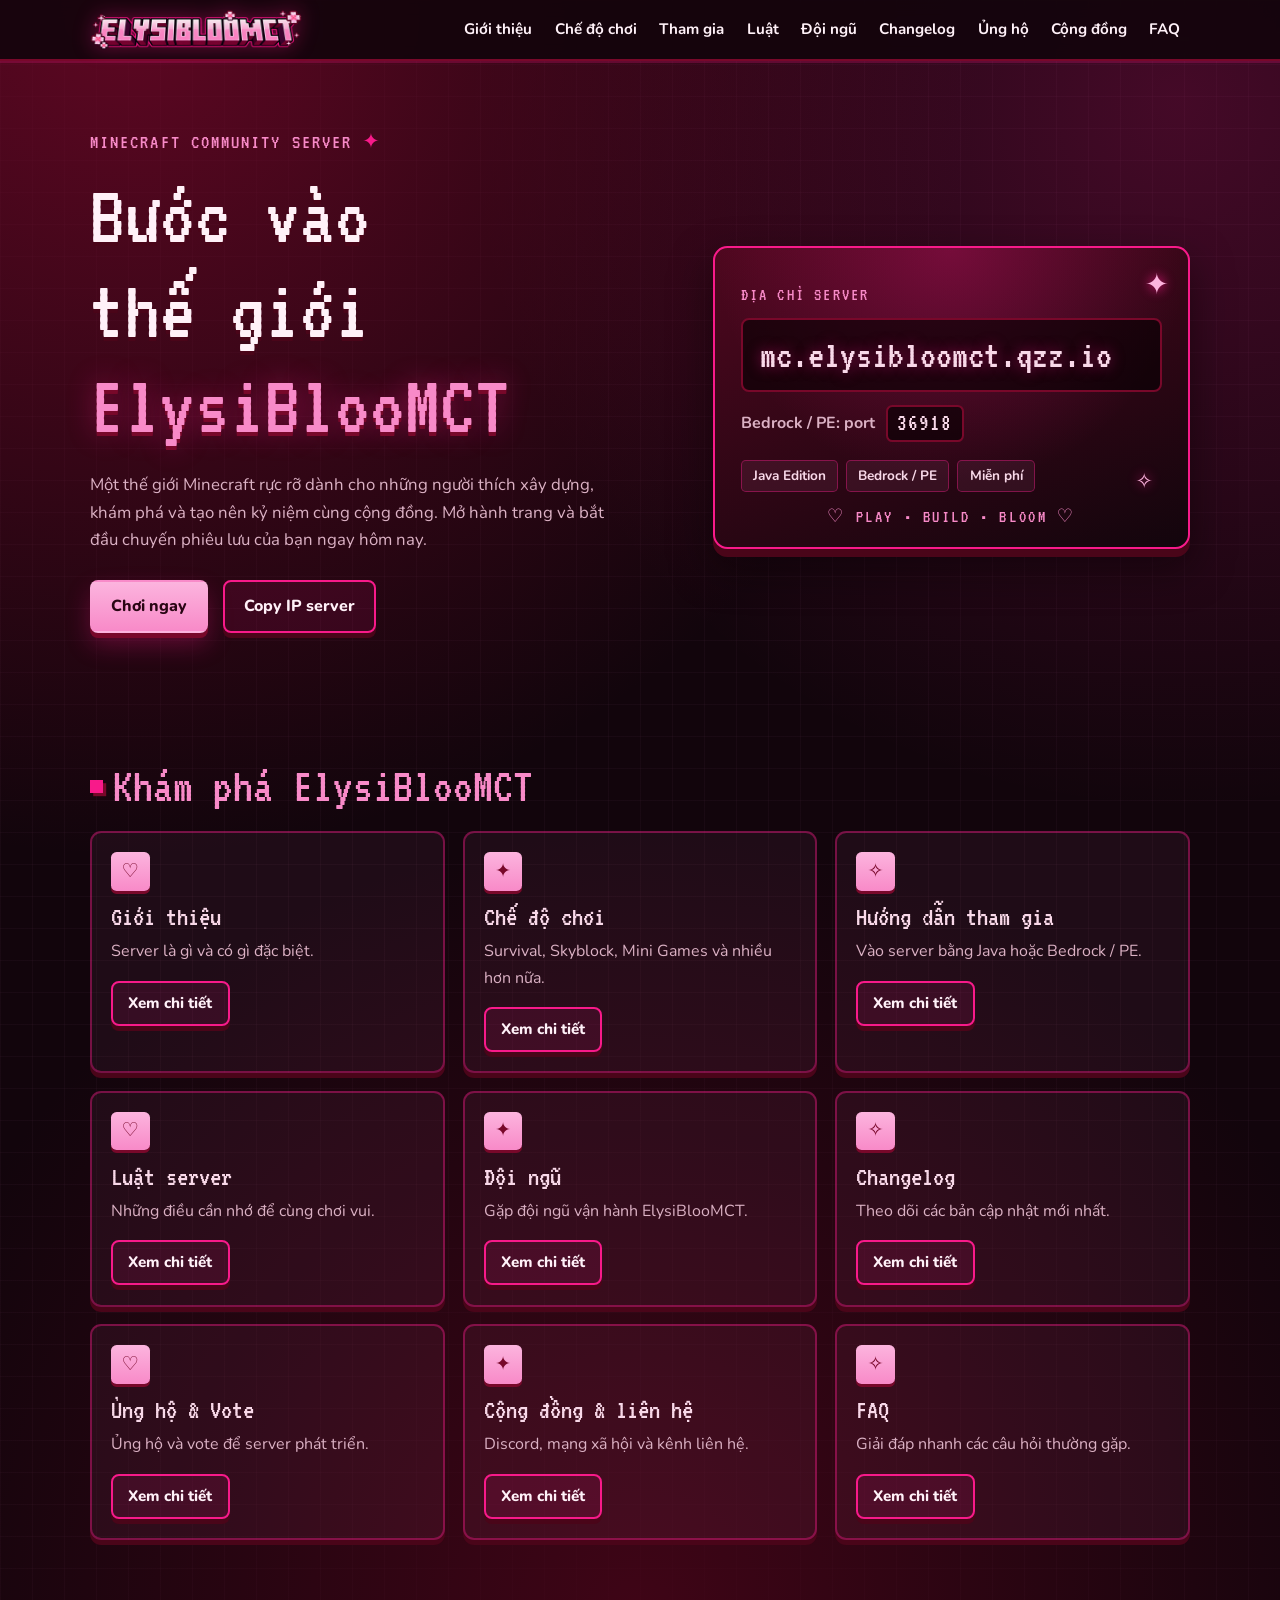
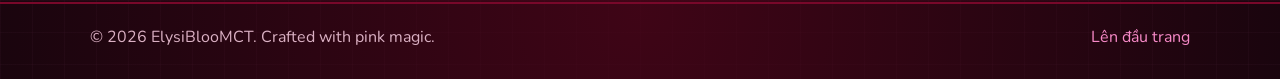
==== index.html @ 71736f49 "Split sections into separate pages and switch display font to VT323 - Each section is now its own pa" ====
<!DOCTYPE html>
<html lang="vi">
  <head>
    <meta charset="UTF-8" />
    <meta name="viewport" content="width=device-width, initial-scale=1.0" />
    <meta
      name="description"
      content="ElysiBlooMCT - server Minecraft cộng đồng (Java và Bedrock/PE) với thế giới sinh tồn, phiêu lưu và những sự kiện ngập tràn sắc hồng."
    />
    <meta name="theme-color" content="#12050c" />
    <meta name="color-scheme" content="dark" />
    <title>ElysiBlooMCT | Minecraft Community Server</title>
    <link rel="preconnect" href="https://fonts.googleapis.com" />
    <link rel="preconnect" href="https://fonts.gstatic.com" crossorigin />
    <link
      rel="stylesheet"
      href="https://fonts.googleapis.com/css2?family=Nunito:wght@400;600;700;800&display=swap"
    />
    <link rel="stylesheet" href="./styles.css" />
  </head>
  <body>
    <a class="skip-link" href="#main-content">Bỏ qua đến nội dung chính</a>
    <!-- Header (logo + menu) và footer được script.js dựng chung cho mọi trang; menu sửa trong data/site.js -->
    <header class="site-header" id="top"></header>

    <main id="main-content">
      <section class="hero" aria-labelledby="hero-title">
        <div class="container hero-grid">
          <div>
            <p class="eyebrow">Minecraft Community Server <span>✦</span></p>
            <h1 id="hero-title">Bước vào thế giới <em>ElysiBlooMCT</em></h1>
            <p class="hero-text">
              Một thế giới Minecraft rực rỡ dành cho những người thích xây dựng,
              khám phá và tạo nên kỷ niệm cùng cộng đồng. Mở hành trang và bắt
              đầu chuyến phiêu lưu của bạn ngay hôm nay.
            </p>
            <div class="hero-actions">
              <a class="btn btn-primary" href="./join/">Chơi ngay</a>
              <button class="btn btn-secondary" id="copy-ip-btn" type="button">
                Copy IP server
              </button>
            </div>
            <p class="copy-feedback" aria-live="polite">
              <span id="copy-status" role="status"></span>
            </p>
          </div>
          <div class="hero-panel">
            <div class="sparkle sparkle-one" aria-hidden="true">✦</div>
            <div class="sparkle sparkle-two" aria-hidden="true">✧</div>
            <p class="panel-label">Địa chỉ server</p>
            <!-- IP, port và nhãn nhỏ được lấy từ data/site.js -->
            <p class="panel-ip"><strong id="server-ip">mc.elysibloomct.qzz.io</strong></p>
            <p class="panel-port">Bedrock / PE: port <strong id="bedrock-port">36918</strong></p>
            <ul class="panel-meta">
              <li>Java Edition</li>
              <li>Bedrock / PE</li>
              <li>Miễn phí</li>
            </ul>
            <p class="hero-badge">♡ PLAY • BUILD • BLOOM ♡</p>
          </div>
        </div>
      </section>

      <!-- Mỗi <section data-module="tên"> là một module, nội dung nằm trong data/tên.js -->
      <section class="section" data-module="home"></section>
    </main>

    <footer class="site-footer"></footer>

    <script src="./script.js"></script>
  </body>
</html>
---- styles.css ----
/* Font hiển thị VT323: tự host trong thư mục fonts/, có đủ ký tự tiếng Việt. */
@font-face {
  font-family: "VT323"; font-style: normal; font-weight: 400; font-display: swap;
  src: url("./fonts/vt323-vietnamese-400-normal.woff2") format("woff2");
  unicode-range: U+0102-0103, U+0110-0111, U+0128-0129, U+0168-0169, U+01A0-01A1, U+01AF-01B0, U+0300-0301, U+0303-0304, U+0308-0309, U+0323, U+0329, U+1EA0-1EF9, U+20AB;
}
@font-face {
  font-family: "VT323"; font-style: normal; font-weight: 400; font-display: swap;
  src: url("./fonts/vt323-latin-ext-400-normal.woff2") format("woff2");
  unicode-range: U+0100-02BA, U+02BD-02C5, U+02C7-02CC, U+02CE-02D7, U+02DD-02FF, U+0304, U+0308, U+0329, U+1D00-1DBF, U+1E00-1E9F, U+1EF2-1EFF, U+2020, U+20A0-20AB, U+20AD-20C0, U+2113, U+2C60-2C7F, U+A720-A7FF;
}
@font-face {
  font-family: "VT323"; font-style: normal; font-weight: 400; font-display: swap;
  src: url("./fonts/vt323-latin-400-normal.woff2") format("woff2");
  unicode-range: U+0000-00FF, U+0131, U+0152-0153, U+02BB-02BC, U+02C6, U+02DA, U+02DC, U+0304, U+0308, U+0329, U+2000-206F, U+20AC, U+2122, U+2191, U+2193, U+2212, U+2215, U+FEFF, U+FFFD;
}

/* Bảng màu lấy trực tiếp từ logo: hồng mặt chữ, hồng đậm viền, đỏ mận cạnh khối, đen viền ngoài. */
:root {
  --bg: #12050c;
  --bg-soft: #1c0711;
  --wine: #78082a;
  --wine-deep: #4a0519;
  --hot: #f81a8a;
  --pink: #f88ac8;
  --pink-light: #fcb4de;
  --blush: #f8d8e8;
  --ink: #2a0614;
  --text: #fff1f8;
  --muted: #dbb1c4;
  --card: rgba(248, 138, 200, 0.06);
  --border: rgba(248, 26, 138, 0.4);
  --shadow: 0 18px 40px rgba(8, 0, 4, 0.5);
  --font-display: "VT323", "Trebuchet MS", system-ui, sans-serif;
  --font-body: "Nunito", system-ui, -apple-system, "Segoe UI", sans-serif;
}

* { box-sizing: border-box; }

html, body { margin: 0; padding: 0; min-height: 100%; }
html { scroll-behavior: smooth; scroll-padding-top: 5rem; }

body {
  font-family: var(--font-body);
  font-synthesis: none; /* VT323 chỉ có một độ đậm, không cho trình duyệt làm đậm giả */
  background:
    radial-gradient(circle at 10% 0%, rgba(120, 8, 42, 0.75) 0, rgba(120, 8, 42, 0) 42%),
    radial-gradient(circle at 92% 6%, rgba(248, 26, 138, 0.22) 0, rgba(248, 26, 138, 0) 36%),
    radial-gradient(circle at 50% 96%, rgba(74, 5, 25, 0.8) 0, rgba(74, 5, 25, 0) 45%),
    linear-gradient(rgba(248, 138, 200, 0.035) 1px, transparent 1px) 0 0 / 32px 32px,
    linear-gradient(90deg, rgba(248, 138, 200, 0.035) 1px, transparent 1px) 0 0 / 32px 32px,
    var(--bg);
  color: var(--text);
  line-height: 1.65;
}

h1, h2, h3 { font-family: var(--font-display); font-weight: 400; line-height: 1.1; margin-top: 0; }
a { color: var(--pink); text-decoration: none; }
main { min-height: 60vh; }

.skip-link {
  position: absolute; left: -9999px; top: 0; background: #fff; color: #111;
  padding: 0.65rem 0.8rem; z-index: 1000;
}
.skip-link:focus-visible { left: 0.75rem; top: 0.75rem; }
.container { width: min(1100px, calc(100% - 2rem)); margin: 0 auto; }

/* Header: logo nhỏ gọn bên trái, menu bên phải */
.site-header {
  position: sticky; top: 0; z-index: 10;
  background: rgba(18, 5, 12, 0.9);
  backdrop-filter: blur(8px);
  border-bottom: 2px solid var(--wine);
  box-shadow: 0 2px 0 rgba(248, 26, 138, 0.22);
}
.nav-wrap { display: flex; justify-content: space-between; align-items: center; gap: 1rem; padding: 0.6rem 0; }
.brand { display: inline-flex; flex: none; line-height: 0; }
.brand-logo { display: block; height: 40px; width: auto; filter: drop-shadow(0 0 10px rgba(248, 26, 138, 0.35)); }
.nav-links { list-style: none; display: flex; flex-wrap: wrap; justify-content: flex-end; gap: 0.2rem; margin: 0; padding: 0; }
.nav-links a { display: block; padding: 0.4rem 0.6rem; border-radius: 0.4rem; color: var(--text); font-weight: 700; font-size: 0.95rem; transition: background 0.2s ease, color 0.2s ease; }
.nav-links a:hover { background: rgba(248, 26, 138, 0.18); color: var(--blush); }
.nav-links a[aria-current="page"] { background: rgba(248, 26, 138, 0.28); color: var(--blush); box-shadow: inset 0 -3px 0 var(--hot); }

/* Hero (trang chủ) */
.hero { padding: 4rem 0 3.2rem; }
.hero-grid { display: grid; grid-template-columns: 1.1fr 0.9fr; gap: 2.5rem; align-items: center; }
.eyebrow { font-family: var(--font-display); color: var(--pink); text-transform: uppercase; letter-spacing: 0.1em; font-size: 1.3rem; margin: 0 0 0.6rem; }
.eyebrow span { color: var(--hot); }
h1 { max-width: 760px; margin-bottom: 1rem; font-size: clamp(3.2rem, 7vw, 5.4rem); letter-spacing: 0; text-wrap: balance; text-shadow: 0 4px 0 var(--wine-deep); }
h1 em { color: var(--pink); font-style: normal; text-shadow: 0 4px 0 var(--wine), 0 0 28px rgba(248, 26, 138, 0.45); }
.hero-text { max-width: 54ch; color: var(--muted); font-size: 1.05rem; }
.hero-actions { display: flex; gap: 0.9rem; flex-wrap: wrap; margin: 1.6rem 0 0.4rem; }
.copy-feedback { min-height: 1.7em; margin: 0.6rem 0 0; }
#copy-status { color: var(--pink); font-weight: 800; }

.btn { display: inline-block; border: 2px solid transparent; border-radius: 0.5rem; padding: 0.7rem 1.2rem; font: inherit; font-weight: 800; cursor: pointer; transition: transform 0.15s ease, box-shadow 0.15s ease, filter 0.15s ease; }
.btn-primary { background: linear-gradient(180deg, var(--pink-light), var(--pink)); color: var(--ink); box-shadow: 0 5px 0 var(--wine), 0 12px 24px rgba(248, 26, 138, 0.28); }
.btn-secondary { background: rgba(248, 26, 138, 0.1); border-color: var(--hot); color: var(--text); box-shadow: 0 5px 0 var(--wine-deep); }
.btn:active { transform: translateY(3px); }
.btn-primary:active { box-shadow: 0 2px 0 var(--wine); }
.btn-secondary:active { box-shadow: 0 2px 0 var(--wine-deep); }

/* Thẻ thông tin server */
.hero-panel {
  position: relative; overflow: hidden;
  padding: 2rem 1.6rem 3.4rem;
  border: 2px solid var(--hot); border-radius: 0.9rem;
  background:
    radial-gradient(circle at 50% 0%, rgba(248, 26, 138, 0.28), transparent 62%),
    linear-gradient(160deg, rgba(120, 8, 42, 0.55), rgba(18, 5, 12, 0.92)),
    var(--bg-soft);
  box-shadow: 0 8px 0 var(--wine-deep), var(--shadow);
  animation: panel-enter 0.7s cubic-bezier(0.22, 1, 0.36, 1) both;
}
.panel-label { font-family: var(--font-display); color: var(--pink); text-transform: uppercase; letter-spacing: 0.12em; font-size: 1.15rem; margin: 0 0 0.5rem; }
.panel-ip { margin: 0; padding: 0.8rem 1.1rem; background: rgba(8, 0, 4, 0.65); border: 2px solid var(--wine); border-radius: 0.5rem; font-family: var(--font-display); font-size: clamp(1.7rem, 4.4vw, 2.5rem); line-height: 1.1; color: var(--blush); word-break: break-all; text-shadow: 0 0 14px rgba(248, 26, 138, 0.5); }
.panel-port { display: flex; flex-wrap: wrap; align-items: center; gap: 0.4rem 0.7rem; margin: 0.8rem 0 0; color: var(--muted); font-weight: 700; }
.panel-port strong { padding: 0 0.6rem; background: rgba(8, 0, 4, 0.65); border: 2px solid var(--wine); border-radius: 0.4rem; font-family: var(--font-display); font-size: 1.5rem; font-weight: 400; line-height: 1.4; color: var(--blush); letter-spacing: 0.04em; }
.panel-meta { list-style: none; display: flex; flex-wrap: wrap; gap: 0.5rem; margin: 1.1rem 0 0; padding: 0; }
.panel-meta li { padding: 0.25rem 0.7rem; border: 1px solid var(--border); border-radius: 0.3rem; background: rgba(248, 138, 200, 0.08); color: var(--blush); font-weight: 700; font-size: 0.85rem; }
.hero-badge { position: absolute; left: 0; right: 0; bottom: 0.9rem; margin: 0; text-align: center; color: var(--pink); font-family: var(--font-display); font-size: 1.15rem; letter-spacing: 0.14em; }
.sparkle { position: absolute; color: var(--pink-light); text-shadow: 0 0 12px var(--hot); animation: twinkle 2.2s ease-in-out infinite; }
.sparkle-one { top: 0.8rem; right: 1.2rem; font-size: 1.8rem; }
.sparkle-two { bottom: 3rem; right: 2.2rem; font-size: 1.3rem; animation-delay: 0.7s; }

/* Các mục nội dung */
.section { padding: 2.4rem 0; }
main > .section:first-child { padding-top: 3rem; }
.section-title { display: flex; align-items: center; gap: 0.65rem; max-width: none; margin-bottom: 1.1rem; color: var(--pink); font-size: clamp(2.3rem, 5vw, 3.1rem); letter-spacing: normal; text-shadow: none; }
.section-title::before { content: ""; flex: none; width: 0.8rem; height: 0.8rem; background: var(--hot); box-shadow: 0.2rem 0.2rem 0 var(--wine); }
h3 { margin: 0.7rem 0 0.35rem; color: var(--blush); font-size: 1.75rem; }
.section p { color: var(--muted); }

.card-grid { display: grid; grid-template-columns: repeat(3, minmax(0, 1fr)); gap: 1.1rem; }
.card-grid-2 { grid-template-columns: repeat(2, minmax(0, 1fr)); }
.card { padding: 1.2rem; background: var(--card); border: 2px solid var(--border); border-radius: 0.7rem; box-shadow: 0 5px 0 var(--wine-deep); transition: transform 0.25s ease, border-color 0.25s ease; }
.card p { margin: 0; }
.card-icon { display: inline-grid; place-items: center; width: 2.4rem; height: 2.4rem; background: linear-gradient(180deg, var(--pink-light), var(--pink)); color: var(--wine); font-size: 1.2rem; border-radius: 0.35rem; box-shadow: 0 3px 0 var(--wine); }
.card-actions { display: flex; flex-wrap: wrap; gap: 0.6rem; margin-top: 1rem; }
.card .btn { padding: 0.5rem 0.95rem; font-size: 0.95rem; }

.feature-list, .steps { list-style: none; display: grid; gap: 0.7rem; margin: 0; padding: 0; }
.feature-list li, .steps li { position: relative; background: var(--card); border: 1px solid var(--border); border-radius: 0.5rem; }
.feature-list li { padding: 0.8rem 1rem 0.8rem 2.6rem; }
.feature-list li::before { content: ""; position: absolute; left: 1rem; top: 1.25rem; width: 0.7rem; height: 0.7rem; background: var(--hot); box-shadow: 0.15rem 0.15rem 0 var(--wine); }
.steps { counter-reset: step; }
.steps li { counter-increment: step; padding: 0.75rem 1rem 0.75rem 3.5rem; }
.steps li::before { content: counter(step); position: absolute; left: 0.8rem; top: 50%; transform: translateY(-50%); display: grid; place-items: center; width: 1.9rem; height: 1.9rem; background: linear-gradient(180deg, var(--pink-light), var(--pink)); color: var(--wine-deep); font-family: var(--font-display); font-size: 1.4rem; line-height: 1; border-radius: 0.3rem; box-shadow: 0 3px 0 var(--wine); }
.steps strong { color: var(--blush); }
.steps-grid { grid-template-columns: repeat(2, minmax(0, 1fr)); }

.join-grid { display: grid; grid-template-columns: repeat(auto-fit, minmax(min(100%, 320px), 1fr)); gap: 1.1rem; }
.join-card { padding: 1.2rem; background: var(--card); border: 2px solid var(--border); border-radius: 0.7rem; box-shadow: 0 5px 0 var(--wine-deep); }
.join-card h3 { margin-top: 0; }
.join-card .steps { margin-top: 0.9rem; }
.join-card .steps li { background: rgba(8, 0, 4, 0.35); }

.stat { text-align: center; }
.stat-label { color: var(--muted); margin: 0; }
.stat-value { margin: 0.3rem 0 0; font-family: var(--font-display); font-size: 2.9rem; line-height: 1.1; color: var(--pink); text-shadow: 0 3px 0 var(--wine-deep); }
.note { margin-top: 1rem; font-size: 0.95rem; }

.member { text-align: center; }
.avatar { display: grid; place-items: center; width: 4.2rem; height: 4.2rem; margin: 0 auto 0.4rem; background: linear-gradient(180deg, var(--pink-light), var(--pink)); color: var(--wine); font-family: var(--font-display); font-size: 2.8rem; line-height: 1; border-radius: 0.5rem; box-shadow: 0 5px 0 var(--wine); }
.avatar img { width: 100%; height: 100%; object-fit: cover; border-radius: inherit; image-rendering: pixelated; }
.member .role { display: inline-block; margin-top: 0.3rem; padding: 0.1rem 0.7rem; border: 1px solid var(--border); border-radius: 0.3rem; background: rgba(248, 138, 200, 0.08); color: var(--pink); font-size: 0.8rem; font-weight: 800; letter-spacing: 0.06em; text-transform: uppercase; }

.changelog { list-style: none; display: grid; gap: 1.1rem; margin: 0; padding: 0 0 0 1.4rem; border-left: 2px solid var(--wine); }
.log-item { position: relative; padding: 1rem 1.1rem; background: var(--card); border: 2px solid var(--border); border-radius: 0.7rem; }
.log-item::before { content: ""; position: absolute; left: calc(-1.4rem - 0.4rem - 1px); top: 1.35rem; width: 0.8rem; height: 0.8rem; background: var(--hot); box-shadow: 0.15rem 0.15rem 0 var(--wine); }
.log-head { display: flex; flex-wrap: wrap; align-items: baseline; gap: 0.3rem 1rem; margin-bottom: 0.7rem; }
.log-version { font-family: var(--font-display); font-size: 1.9rem; line-height: 1.1; color: var(--blush); }
.log-title { color: var(--pink); font-weight: 800; }
.log-date { color: var(--muted); font-size: 0.9rem; font-weight: 700; }
.log-list { list-style: none; display: grid; gap: 0.5rem; margin: 0; padding: 0; }
.log-list li { display: flex; align-items: flex-start; gap: 0.7rem; color: var(--text); }
.tag { flex: none; min-width: 4.8rem; padding: 0 0.5rem; text-align: center; border-radius: 0.3rem; font-size: 0.75rem; font-weight: 800; line-height: 1.7; letter-spacing: 0.04em; text-transform: uppercase; }
.tag-new { background: var(--pink-light); color: var(--ink); }
.tag-fix { background: var(--hot); color: var(--ink); }
.tag-balance { background: var(--wine); color: var(--blush); border: 1px solid var(--hot); }
.tag-change { background: transparent; color: var(--pink); border: 1px solid var(--pink); }
.tag-remove { background: var(--bg-soft); color: var(--muted); border: 1px solid var(--muted); }

details { padding: 0.8rem 1rem; background: var(--card); border: 2px solid var(--border); border-radius: 0.6rem; }
details + details { margin-top: 0.75rem; }
details[open] { border-color: var(--hot); }
summary { display: flex; align-items: center; gap: 0.65rem; cursor: pointer; font-weight: 800; list-style: none; }
summary::-webkit-details-marker { display: none; }
summary::before { content: ""; flex: none; width: 0.6rem; height: 0.6rem; background: var(--hot); box-shadow: 0.12rem 0.12rem 0 var(--wine); transition: background 0.2s ease; }
details[open] summary::before { background: var(--pink-light); }
details p { margin: 0.6rem 0 0; }

.scroll-reveal { opacity: 0; transform: translateY(18px); transition: opacity 0.55s ease, transform 0.55s ease; }
.scroll-reveal.is-visible { opacity: 1; transform: translateY(0); }

.site-footer { margin-top: 1.5rem; padding: 1.2rem 0 1.8rem; border-top: 2px solid var(--wine); color: var(--muted); }
.footer-wrap { display: flex; flex-wrap: wrap; gap: 0.65rem; justify-content: space-between; align-items: center; }
.footer-wrap p { margin: 0; }
:focus-visible { outline: 3px solid var(--pink); outline-offset: 3px; }

@keyframes twinkle { 0%, 100% { opacity: 0.5; transform: scale(0.9) rotate(0deg); } 50% { opacity: 1; transform: scale(1.15) rotate(12deg); } }
@keyframes panel-enter { from { opacity: 0; transform: translateY(12px) scale(0.98); } to { opacity: 1; transform: translateY(0) scale(1); } }

@media (hover: hover) and (pointer: fine) {
  .btn:hover { transform: translateY(-2px); filter: brightness(1.06); }
  .btn-primary:hover { box-shadow: 0 7px 0 var(--wine), 0 14px 28px rgba(248, 26, 138, 0.34); }
  .btn-secondary:hover { box-shadow: 0 7px 0 var(--wine-deep); }
  .card:hover { transform: translateY(-3px); border-color: var(--hot); }
  .footer-wrap a:hover { text-decoration: underline; }
}
@media (max-width: 900px) {
  .hero-grid, .card-grid, .card-grid-2, .join-grid, .steps-grid { grid-template-columns: 1fr; }
  .hero { padding-top: 2.6rem; }
  .nav-wrap { flex-direction: column; gap: 0.45rem; padding: 0.7rem 0 0.5rem; }
  .nav-wrap > nav { max-width: 100%; }
  /* Menu cuộn ngang trên một hàng khi không đủ chỗ */
  .nav-links { flex-wrap: nowrap; justify-content: flex-start; justify-content: safe center; max-width: 100%; overflow-x: auto; scrollbar-width: none; }
  .nav-links::-webkit-scrollbar { display: none; }
  .nav-links li { flex: none; }
}
@media (max-width: 640px) {
  html { scroll-behavior: auto; scroll-padding-top: 0.5rem; }
  .site-header { position: static; backdrop-filter: none; }
  .brand-logo { height: 34px; }
  .nav-links a { padding: 0.3rem 0.55rem; font-size: 0.88rem; }
  .hero { padding: 2rem 0 1.6rem; }
  .hero-panel { padding: 1.6rem 1.1rem 3.2rem; }
  .section { padding: 1.9rem 0; }
  main > .section:first-child { padding-top: 2rem; }
  .scroll-reveal { transform: translateY(12px); transition-duration: 0.4s; }
}
@media (prefers-reduced-motion: reduce) {
  html { scroll-behavior: auto; }
  *, *::before, *::after { animation-duration: 0.01ms !important; animation-iteration-count: 1 !important; transition-duration: 0.01ms !important; scroll-behavior: auto !important; }
  .scroll-reveal { opacity: 1; transform: none; }
}
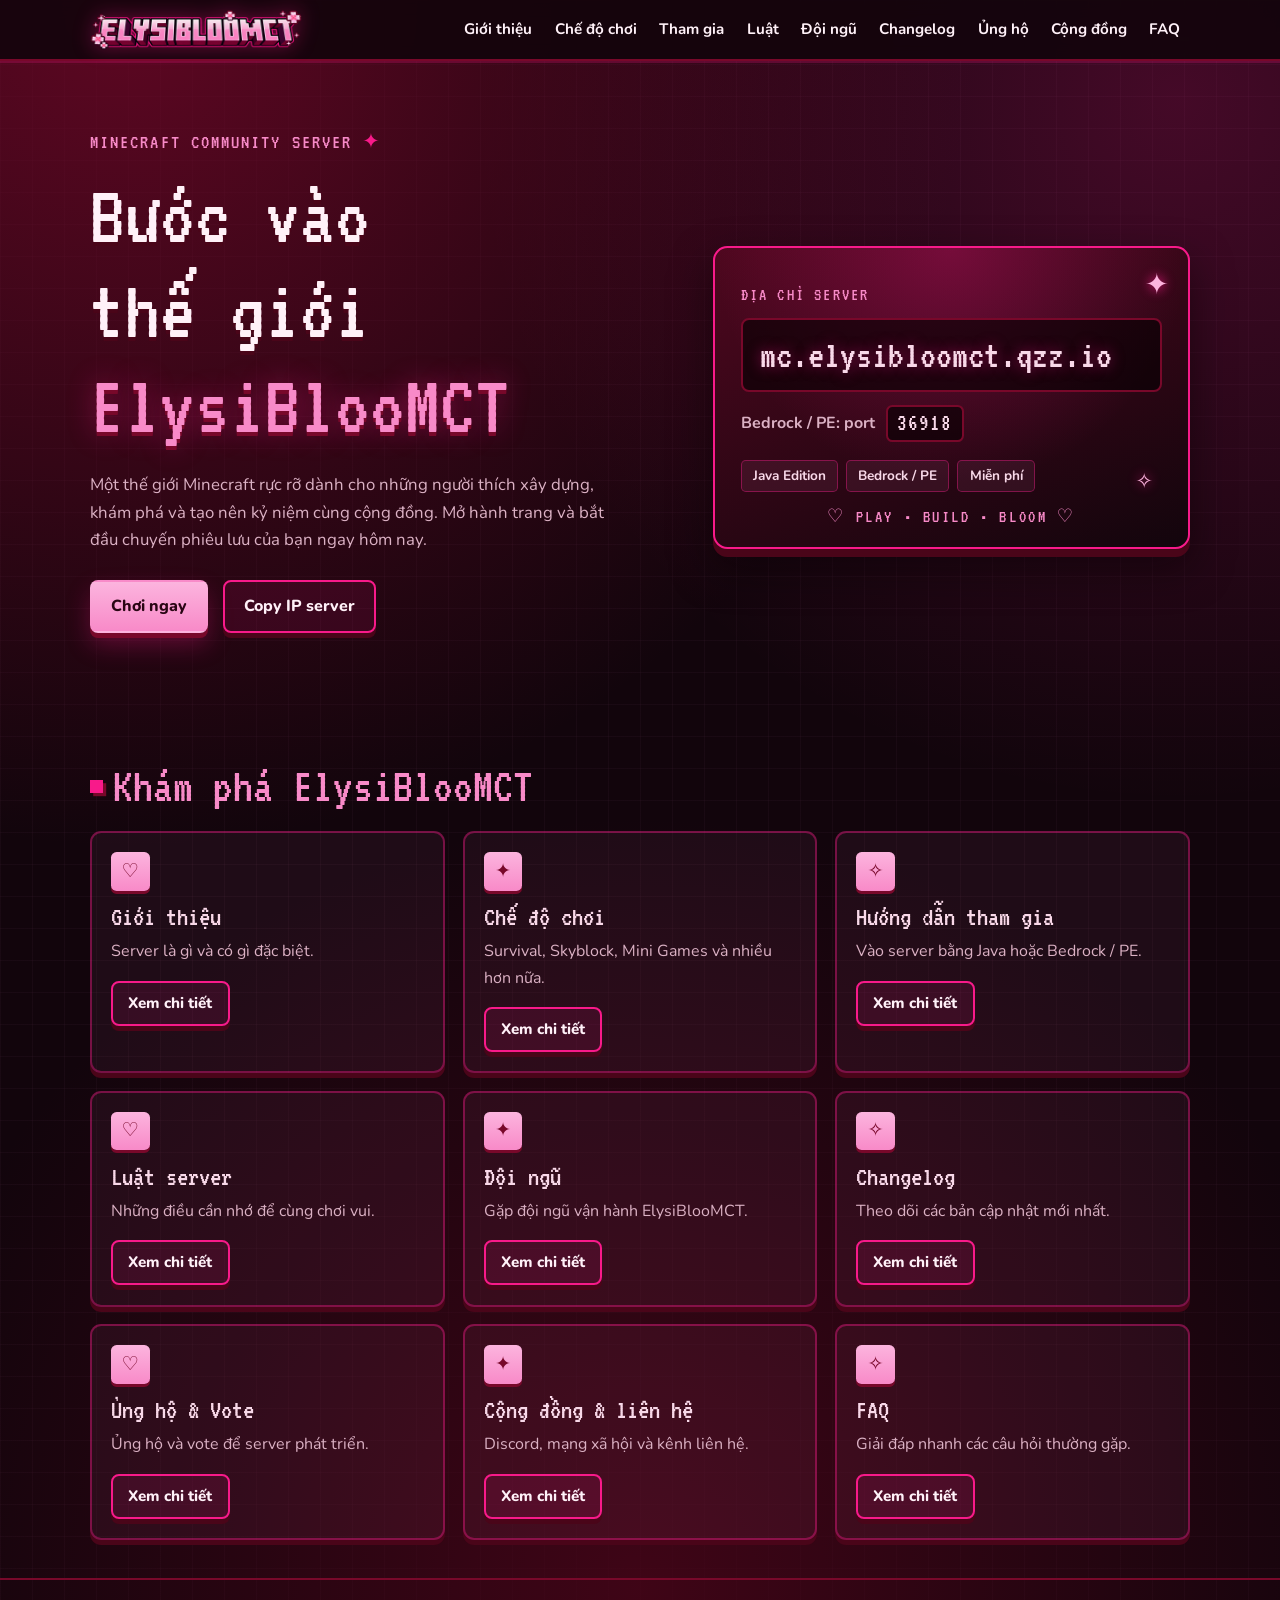
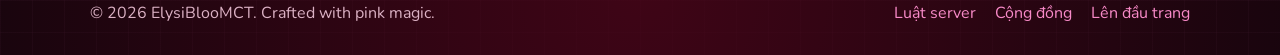
==== commit 58264fed: "Cố định chân trang, chân trang thành module data/footer.js, thêm AGENTS.md và AI-LOG.md Co-Authored-" ====
--- a/index.html
+++ b/index.html
@@ -16,7 +16,7 @@
       rel="stylesheet"
       href="https://fonts.googleapis.com/css2?family=Nunito:wght@400;600;700;800&display=swap"
     />
-    <link rel="stylesheet" href="./styles.css" />
+    <link rel="stylesheet" href="./styles.css?v=20261116b" />
   </head>
   <body>
     <a class="skip-link" href="#main-content">Bỏ qua đến nội dung chính</a>
@@ -67,6 +67,6 @@
 
     <footer class="site-footer"></footer>
 
-    <script src="./script.js"></script>
+    <script src="./script.js?v=20261116b"></script>
   </body>
 </html>
--- a/styles.css
+++ b/styles.css
@@ -38,6 +38,10 @@
 * { box-sizing: border-box; }
 
 html, body { margin: 0; padding: 0; min-height: 100%; }
+/* Chân trang luôn nằm sát đáy màn hình dù nội dung ngắn */
+body { display: flex; flex-direction: column; min-height: 100vh; min-height: 100dvh; }
+main { flex: 1 0 auto; }
+.site-header, .site-footer { flex: none; }
 html { scroll-behavior: smooth; scroll-padding-top: 5rem; }
 
 body {
@@ -193,9 +197,10 @@
 .scroll-reveal { opacity: 0; transform: translateY(18px); transition: opacity 0.55s ease, transform 0.55s ease; }
 .scroll-reveal.is-visible { opacity: 1; transform: translateY(0); }
 
-.site-footer { margin-top: 1.5rem; padding: 1.2rem 0 1.8rem; border-top: 2px solid var(--wine); color: var(--muted); }
+.site-footer { margin-top: auto; padding: 1.2rem 0 1.8rem; border-top: 2px solid var(--wine); color: var(--muted); }
 .footer-wrap { display: flex; flex-wrap: wrap; gap: 0.65rem; justify-content: space-between; align-items: center; }
 .footer-wrap p { margin: 0; }
+.footer-links { display: flex; flex-wrap: wrap; gap: 0.4rem 1.2rem; }
 :focus-visible { outline: 3px solid var(--pink); outline-offset: 3px; }
 
 @keyframes twinkle { 0%, 100% { opacity: 0.5; transform: scale(0.9) rotate(0deg); } 50% { opacity: 1; transform: scale(1.15) rotate(12deg); } }
@@ -213,16 +218,23 @@
   .hero { padding-top: 2.6rem; }
   .nav-wrap { flex-direction: column; gap: 0.45rem; padding: 0.7rem 0 0.5rem; }
   .nav-wrap > nav { max-width: 100%; }
-  /* Menu cuộn ngang trên một hàng khi không đủ chỗ */
-  .nav-links { flex-wrap: nowrap; justify-content: flex-start; justify-content: safe center; max-width: 100%; overflow-x: auto; scrollbar-width: none; }
-  .nav-links::-webkit-scrollbar { display: none; }
-  .nav-links li { flex: none; }
+  /* Menu tự xuống dòng, luôn thấy đủ mục, không cần cuộn ngang */
+  .nav-links { flex-wrap: wrap; justify-content: center; max-width: 100%; gap: 0.25rem; }
+  .nav-links a { min-height: 40px; display: flex; align-items: center; }
+  .nav-wrap { gap: 0.2rem; }
 }
 @media (max-width: 640px) {
   html { scroll-behavior: auto; scroll-padding-top: 0.5rem; }
   .site-header { position: static; backdrop-filter: none; }
+  .brand { padding: 0.25rem 0; min-height: 44px; align-items: center; }
   .brand-logo { height: 34px; }
-  .nav-links a { padding: 0.3rem 0.55rem; font-size: 0.88rem; }
+  .nav-links a { padding: 0.3rem 0.7rem; font-size: 0.9rem; }
+  .sparkle { display: none; }
+  .hero h1 { font-size: clamp(2.8rem, 13vw, 3.6rem); }
+  .hero-panel { padding-bottom: 1.6rem; }
+  .btn { min-height: 44px; }
+  summary { min-height: 44px; }
+  .site-footer a { display: inline-block; padding: 0.6rem 0; }
   .hero { padding: 2rem 0 1.6rem; }
   .hero-panel { padding: 1.6rem 1.1rem 3.2rem; }
   .section { padding: 1.9rem 0; }
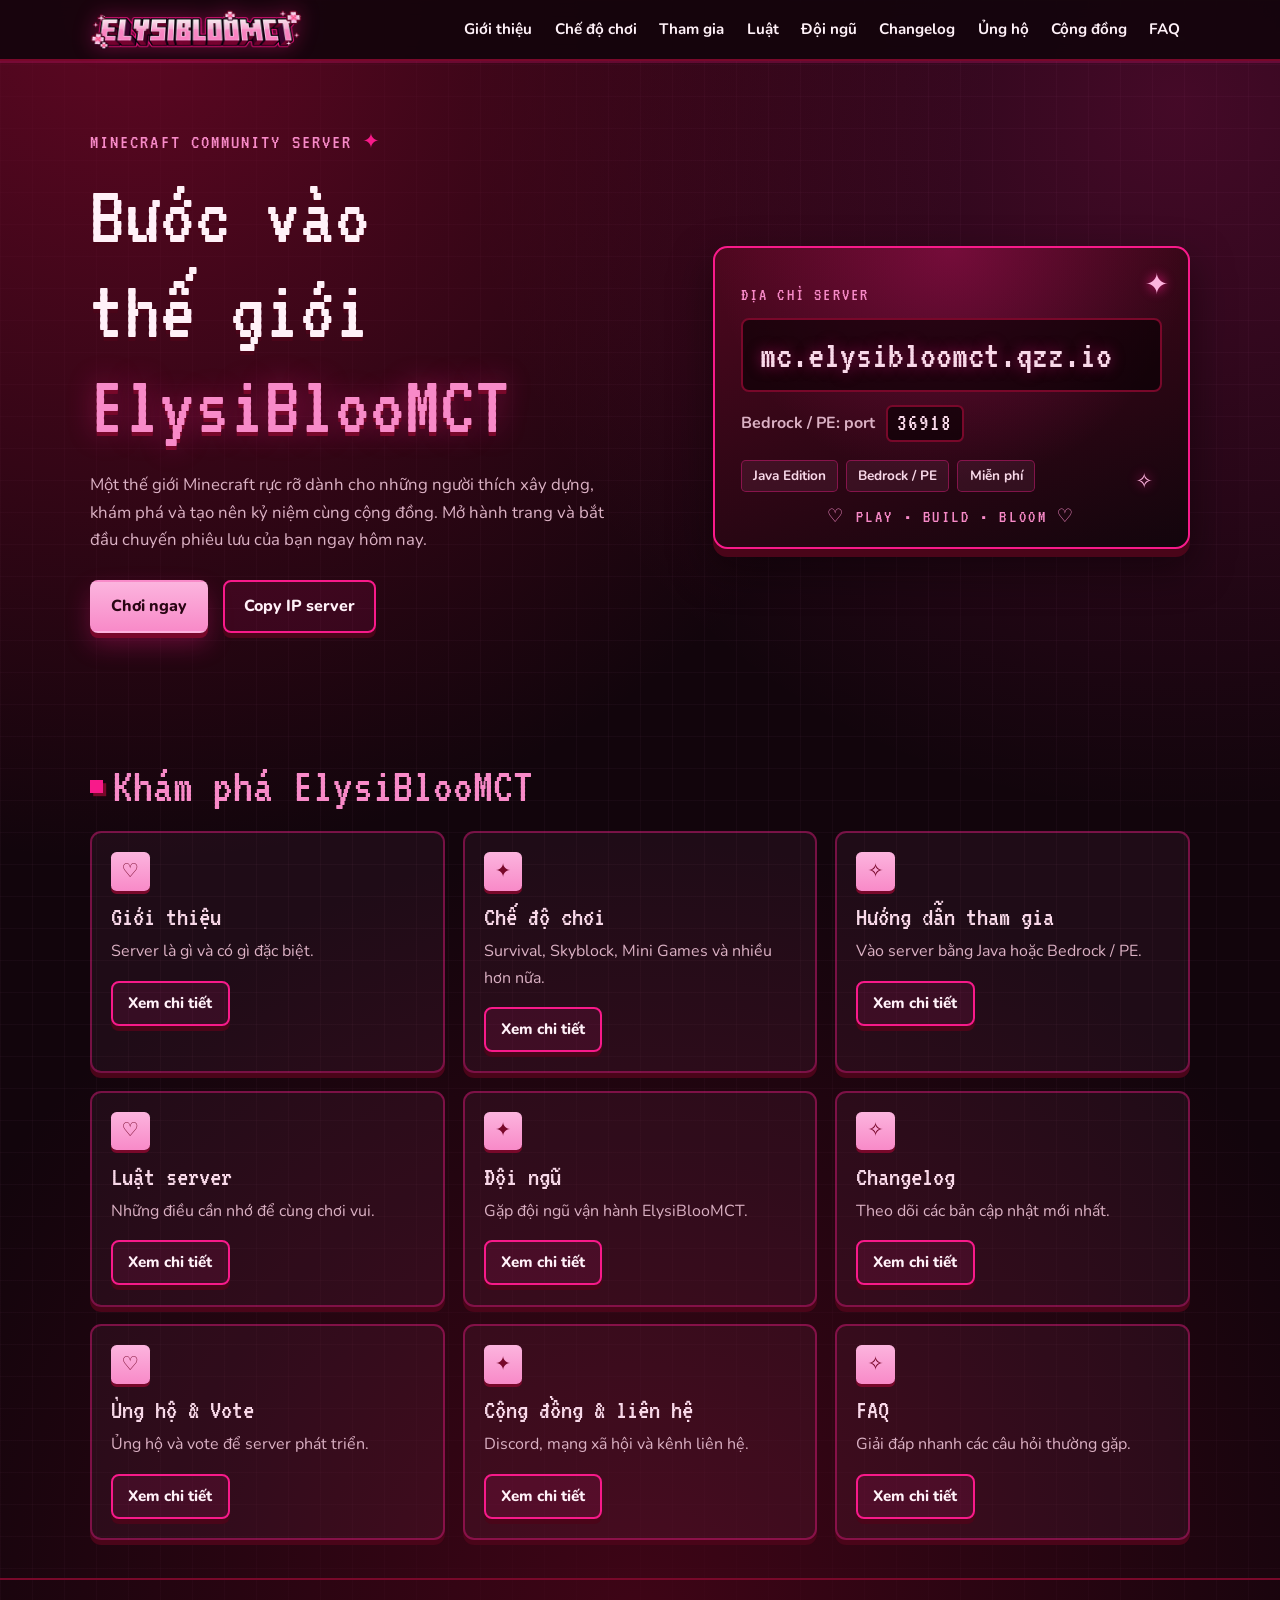
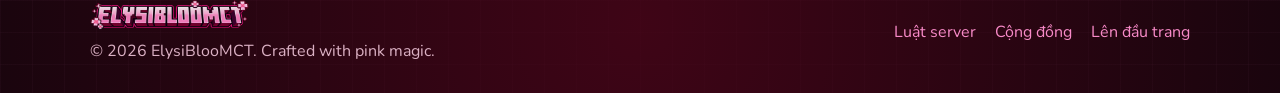
==== commit e629e0da: "Tách giao diện điện thoại thành module mobile.css/mobile.js, menu ba gạch, logo chân trang Co-Author" ====
--- a/index.html
+++ b/index.html
@@ -16,7 +16,8 @@
       rel="stylesheet"
       href="https://fonts.googleapis.com/css2?family=Nunito:wght@400;600;700;800&display=swap"
     />
-    <link rel="stylesheet" href="./styles.css?v=20261116b" />
+    <link rel="stylesheet" href="./styles.css?v=20261116c" />
+    <link rel="stylesheet" href="./mobile.css?v=20261116c" />
   </head>
   <body>
     <a class="skip-link" href="#main-content">Bỏ qua đến nội dung chính</a>
@@ -67,6 +68,6 @@
 
     <footer class="site-footer"></footer>
 
-    <script src="./script.js?v=20261116b"></script>
+    <script src="./script.js?v=20261116c"></script>
   </body>
 </html>
--- a/styles.css
+++ b/styles.css
@@ -199,7 +199,10 @@
 
 .site-footer { margin-top: auto; padding: 1.2rem 0 1.8rem; border-top: 2px solid var(--wine); color: var(--muted); }
 .footer-wrap { display: flex; flex-wrap: wrap; gap: 0.65rem; justify-content: space-between; align-items: center; }
+.footer-brand { display: flex; flex-direction: column; gap: 0.5rem; align-items: flex-start; }
+.footer-logo { display: block; height: 30px; width: auto; opacity: 0.95; }
 .footer-wrap p { margin: 0; }
+.menu-toggle { display: none; } /* nút menu chỉ hiện trên điện thoại, xem mobile.css */
 .footer-links { display: flex; flex-wrap: wrap; gap: 0.4rem 1.2rem; }
 :focus-visible { outline: 3px solid var(--pink); outline-offset: 3px; }
 
@@ -213,34 +216,6 @@
   .card:hover { transform: translateY(-3px); border-color: var(--hot); }
   .footer-wrap a:hover { text-decoration: underline; }
 }
-@media (max-width: 900px) {
-  .hero-grid, .card-grid, .card-grid-2, .join-grid, .steps-grid { grid-template-columns: 1fr; }
-  .hero { padding-top: 2.6rem; }
-  .nav-wrap { flex-direction: column; gap: 0.45rem; padding: 0.7rem 0 0.5rem; }
-  .nav-wrap > nav { max-width: 100%; }
-  /* Menu tự xuống dòng, luôn thấy đủ mục, không cần cuộn ngang */
-  .nav-links { flex-wrap: wrap; justify-content: center; max-width: 100%; gap: 0.25rem; }
-  .nav-links a { min-height: 40px; display: flex; align-items: center; }
-  .nav-wrap { gap: 0.2rem; }
-}
-@media (max-width: 640px) {
-  html { scroll-behavior: auto; scroll-padding-top: 0.5rem; }
-  .site-header { position: static; backdrop-filter: none; }
-  .brand { padding: 0.25rem 0; min-height: 44px; align-items: center; }
-  .brand-logo { height: 34px; }
-  .nav-links a { padding: 0.3rem 0.7rem; font-size: 0.9rem; }
-  .sparkle { display: none; }
-  .hero h1 { font-size: clamp(2.8rem, 13vw, 3.6rem); }
-  .hero-panel { padding-bottom: 1.6rem; }
-  .btn { min-height: 44px; }
-  summary { min-height: 44px; }
-  .site-footer a { display: inline-block; padding: 0.6rem 0; }
-  .hero { padding: 2rem 0 1.6rem; }
-  .hero-panel { padding: 1.6rem 1.1rem 3.2rem; }
-  .section { padding: 1.9rem 0; }
-  main > .section:first-child { padding-top: 2rem; }
-  .scroll-reveal { transform: translateY(12px); transition-duration: 0.4s; }
-}
 @media (prefers-reduced-motion: reduce) {
   html { scroll-behavior: auto; }
   *, *::before, *::after { animation-duration: 0.01ms !important; animation-iteration-count: 1 !important; transition-duration: 0.01ms !important; scroll-behavior: auto !important; }
--- a/mobile.css
+++ b/mobile.css
@@ -0,0 +1,56 @@
+/* =====================================================================
+   GIAO DIỆN ĐIỆN THOẠI / MÁY TÍNH BẢNG NHỎ (module riêng)
+
+   Chỉ có tác dụng khi màn hình rộng tối đa 900px. Giao diện máy tính nằm ở styles.css
+   và không bị ảnh hưởng. Nút menu ba gạch được mobile.js tạo ra.
+   Muốn bỏ hẳn kiểu menu này: xoá thẻ link mobile.css trong các file .html
+   (và dòng nạp mobile.js trong script.js), menu sẽ trở lại thành hàng chữ.
+   ===================================================================== */
+@media (max-width: 900px) {
+  html { scroll-behavior: auto; scroll-padding-top: 4.5rem; }
+  .hero-grid, .card-grid, .card-grid-2, .join-grid, .steps-grid { grid-template-columns: 1fr; }
+  .hero { padding: 2rem 0 1.6rem; }
+  .sparkle { display: none; }
+
+  /* Thanh trên cùng: nút ba gạch bên trái, logo, nằm gọn một hàng */
+  .site-header { position: sticky; top: 0; }
+  .nav-wrap { position: relative; flex-direction: row; justify-content: flex-start; align-items: center; gap: 0.6rem; padding: 0.4rem 0; min-height: 56px; }
+  .menu-toggle {
+    display: inline-flex; flex-direction: column; justify-content: center; align-items: center; gap: 5px;
+    flex: none; width: 44px; height: 44px; padding: 0; cursor: pointer;
+    background: rgba(248, 26, 138, 0.12); border: 2px solid var(--hot); border-radius: 0.5rem; color: var(--text);
+    box-shadow: 0 3px 0 var(--wine-deep);
+  }
+  .menu-toggle span { display: block; width: 20px; height: 3px; background: var(--blush, #fff); border-radius: 1px; transition: transform 0.2s ease, opacity 0.2s ease; }
+  .site-header.menu-open .menu-toggle span:nth-child(1) { transform: translateY(8px) rotate(45deg); }
+  .site-header.menu-open .menu-toggle span:nth-child(2) { opacity: 0; }
+  .site-header.menu-open .menu-toggle span:nth-child(3) { transform: translateY(-8px) rotate(-45deg); }
+  .brand { min-height: 44px; align-items: center; }
+  .brand-logo { height: 32px; }
+
+  /* Danh sách menu: xổ xuống dưới thanh, mỗi mục một dòng, dễ bấm */
+  .nav-wrap > nav {
+    display: none; position: absolute; left: 0; right: 0; top: 100%; z-index: 20;
+    max-height: calc(100dvh - 70px); overflow-y: auto;
+    background: #12050c; border: 2px solid var(--wine); border-top: 0;
+    border-radius: 0 0 0.8rem 0.8rem; box-shadow: 0 14px 28px rgba(0, 0, 0, 0.5);
+  }
+  .site-header.menu-open .nav-wrap > nav { display: block; }
+  .nav-links { flex-direction: column; flex-wrap: nowrap; justify-content: flex-start; gap: 0; padding: 0.4rem 0; }
+  .nav-links a { display: flex; align-items: center; min-height: 48px; padding: 0.5rem 1.1rem; border-radius: 0; font-size: 1.05rem; }
+
+  /* Chân trang xếp giữa, gọn */
+  .footer-wrap { flex-direction: column; align-items: center; text-align: center; gap: 0.8rem; }
+  .footer-brand { align-items: center; }
+  .footer-links { justify-content: center; }
+  .site-footer a { display: inline-block; padding: 0.5rem 0; }
+}
+@media (max-width: 640px) {
+  .hero h1 { font-size: clamp(2.8rem, 13vw, 3.6rem); }
+  .hero-panel { padding: 1.6rem 1.1rem 1.6rem; }
+  .btn { min-height: 44px; }
+  summary { min-height: 44px; }
+  .section { padding: 1.9rem 0; }
+  main > .section:first-child { padding-top: 2rem; }
+  .scroll-reveal { transform: translateY(12px); transition-duration: 0.4s; }
+}
